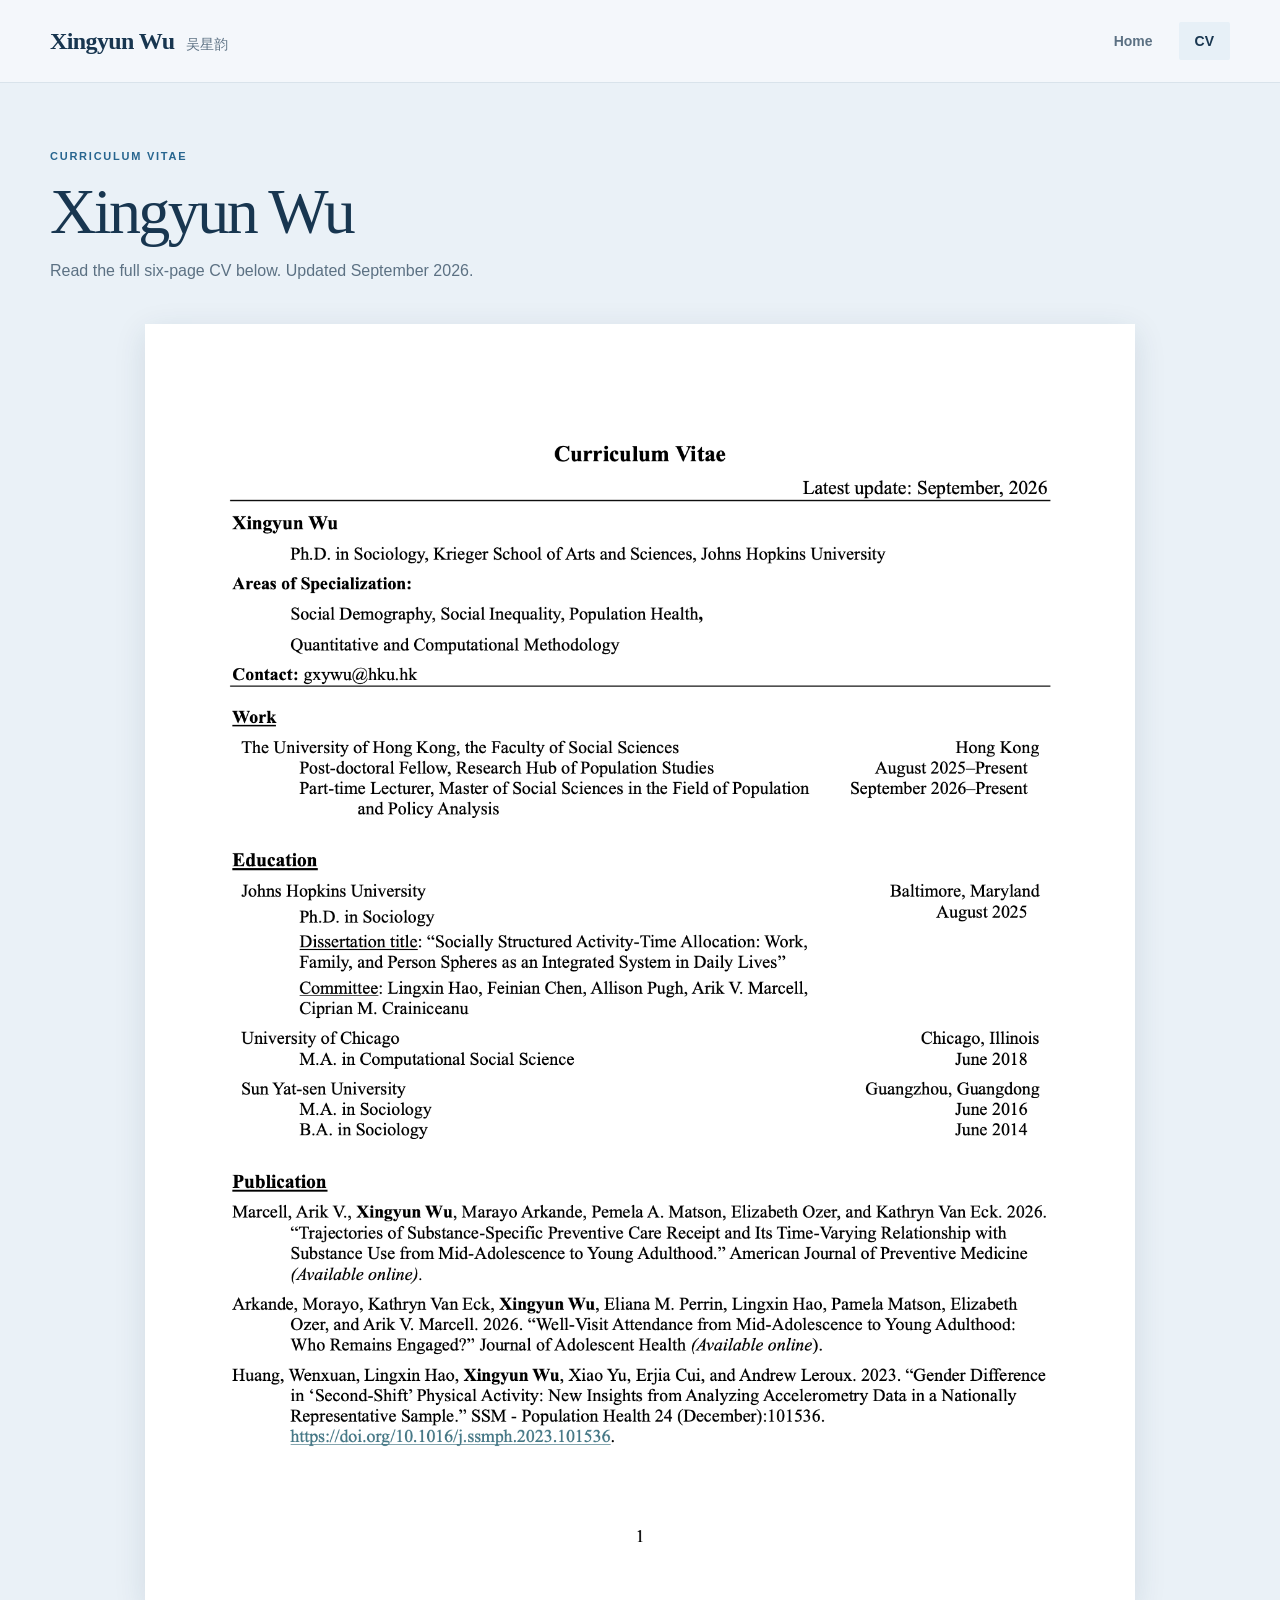
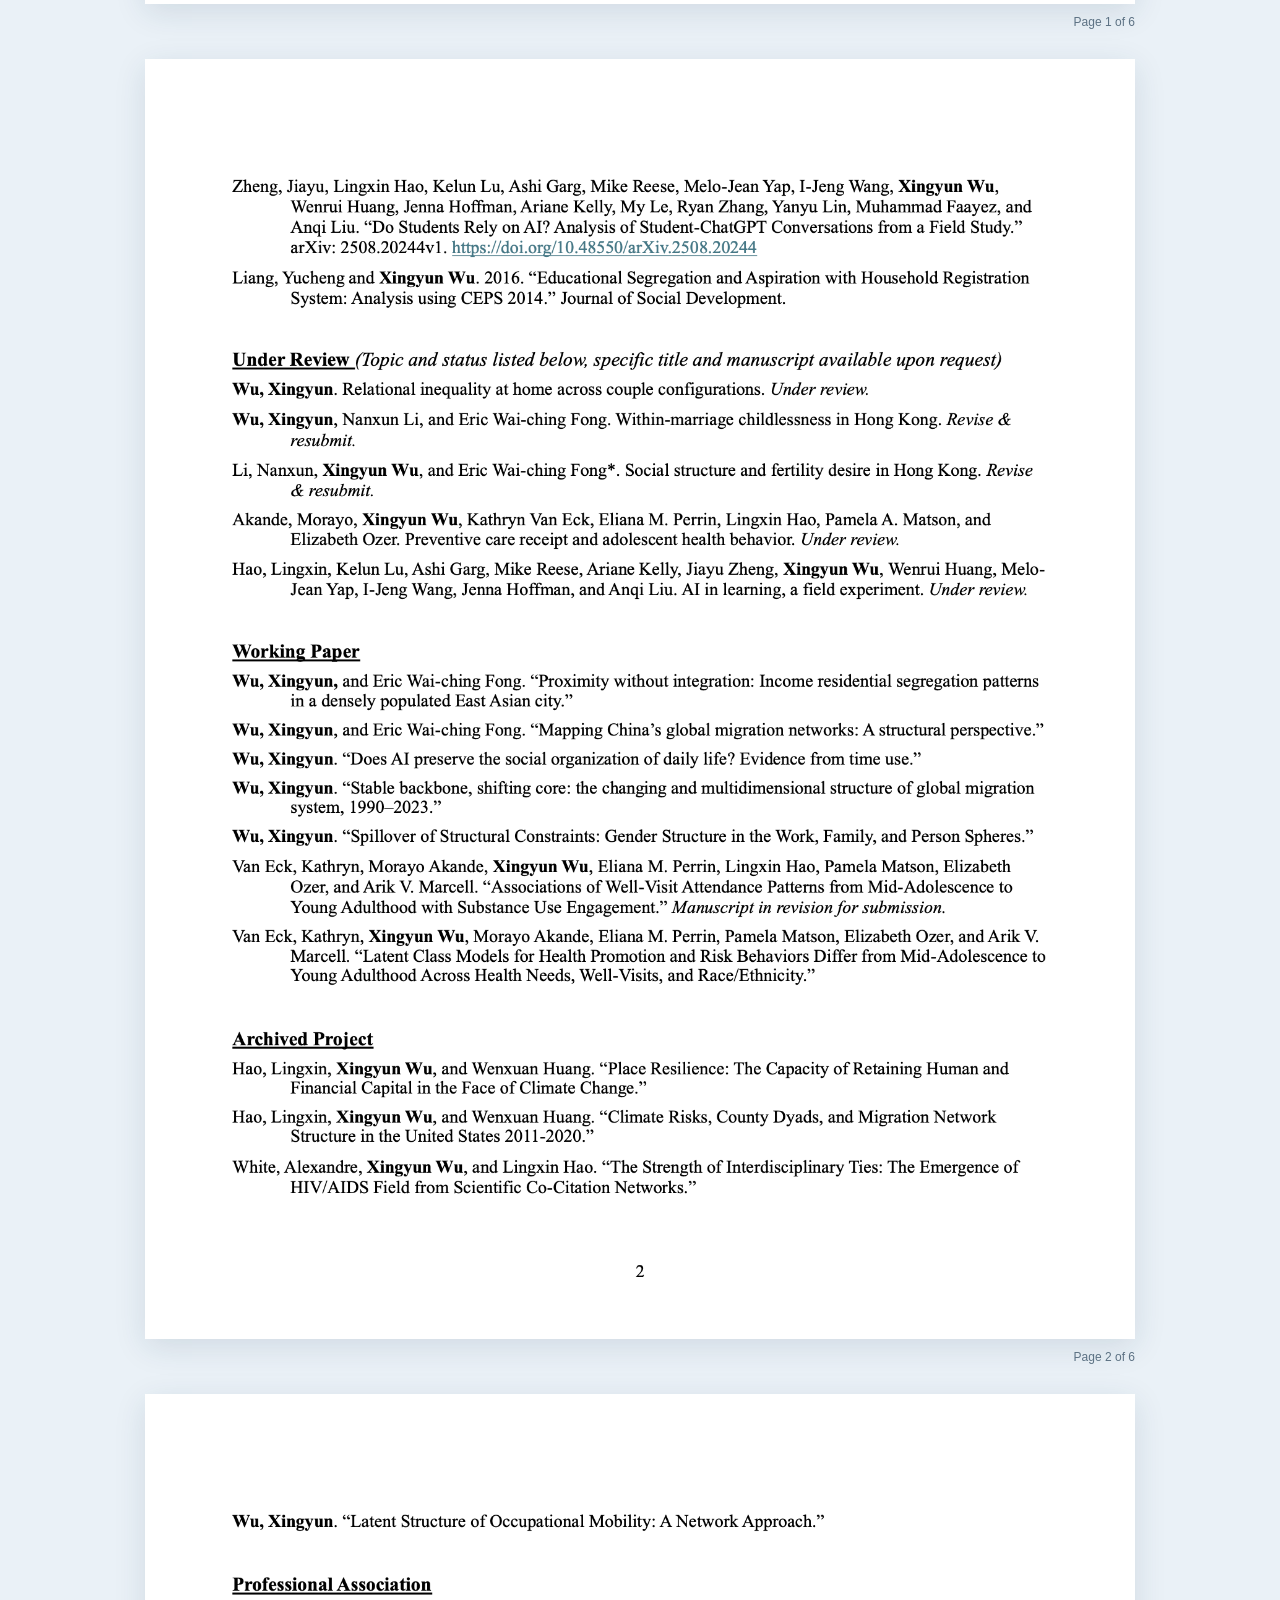
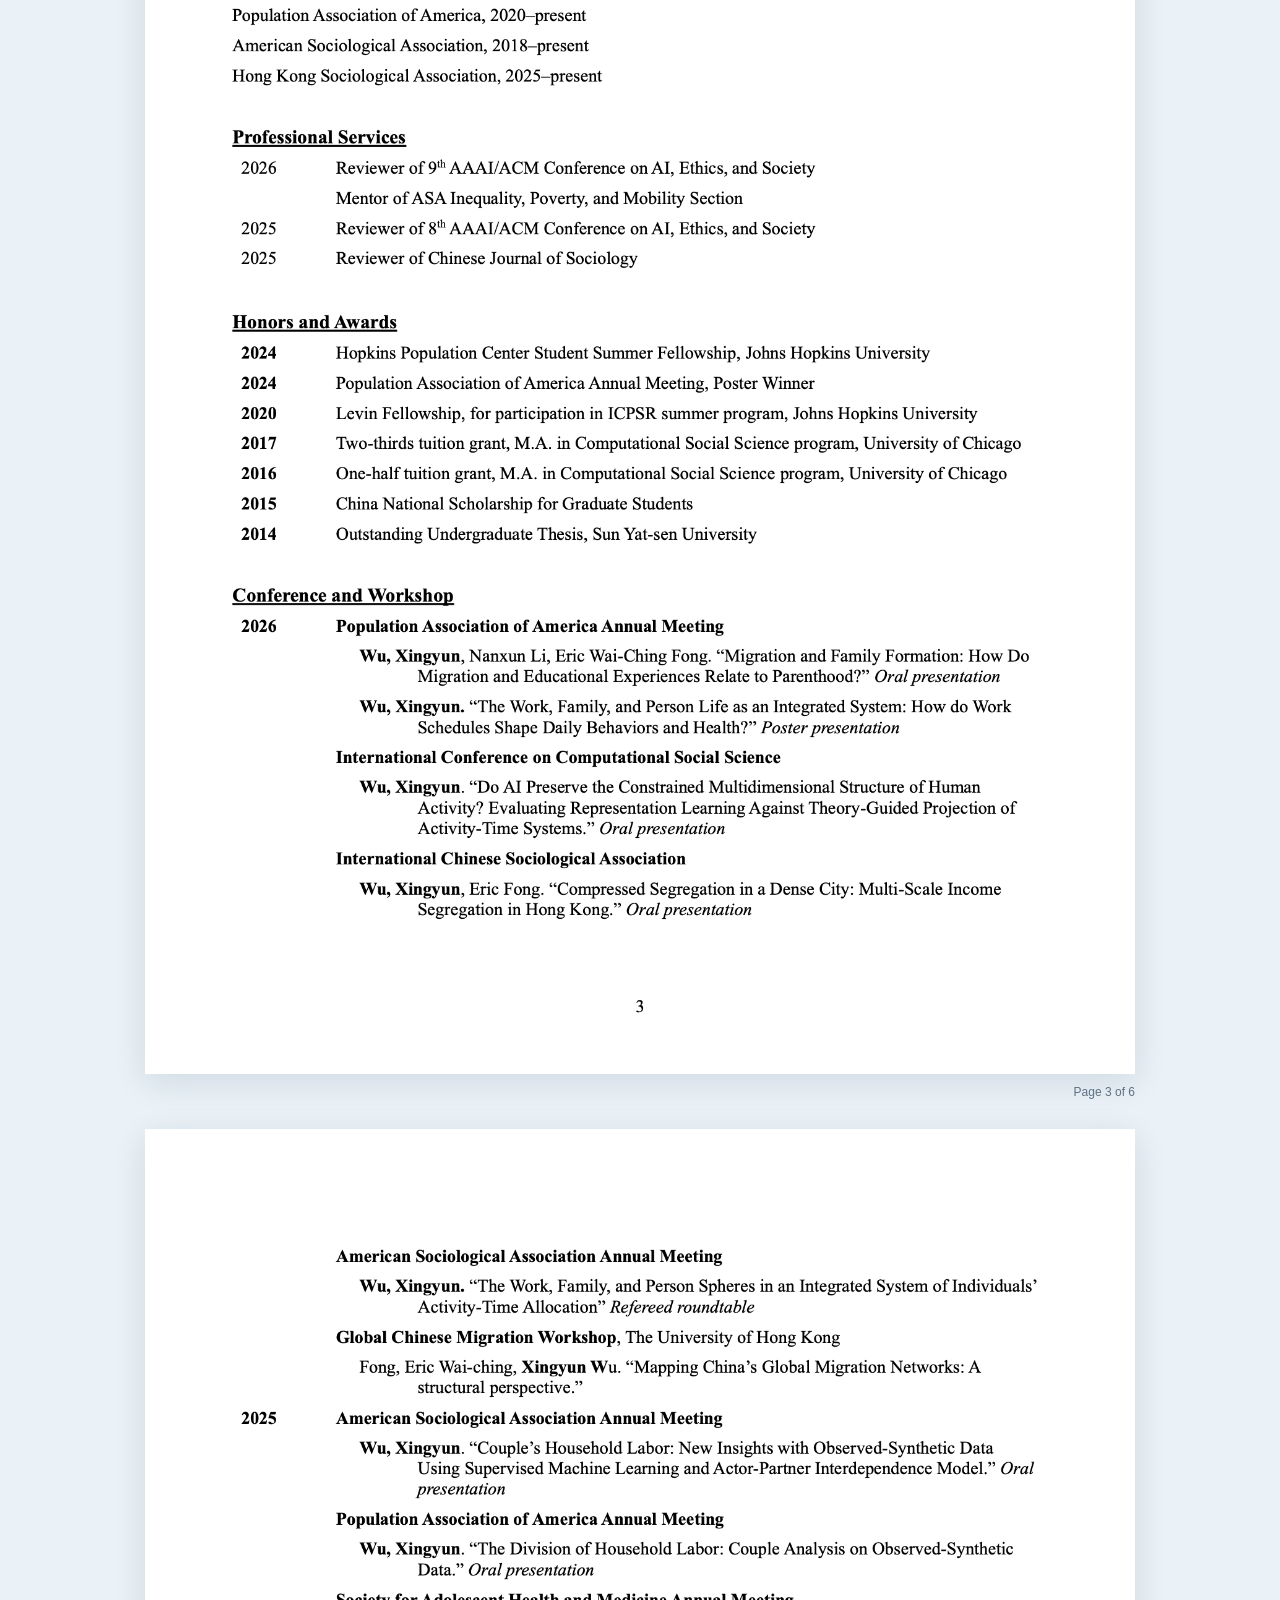
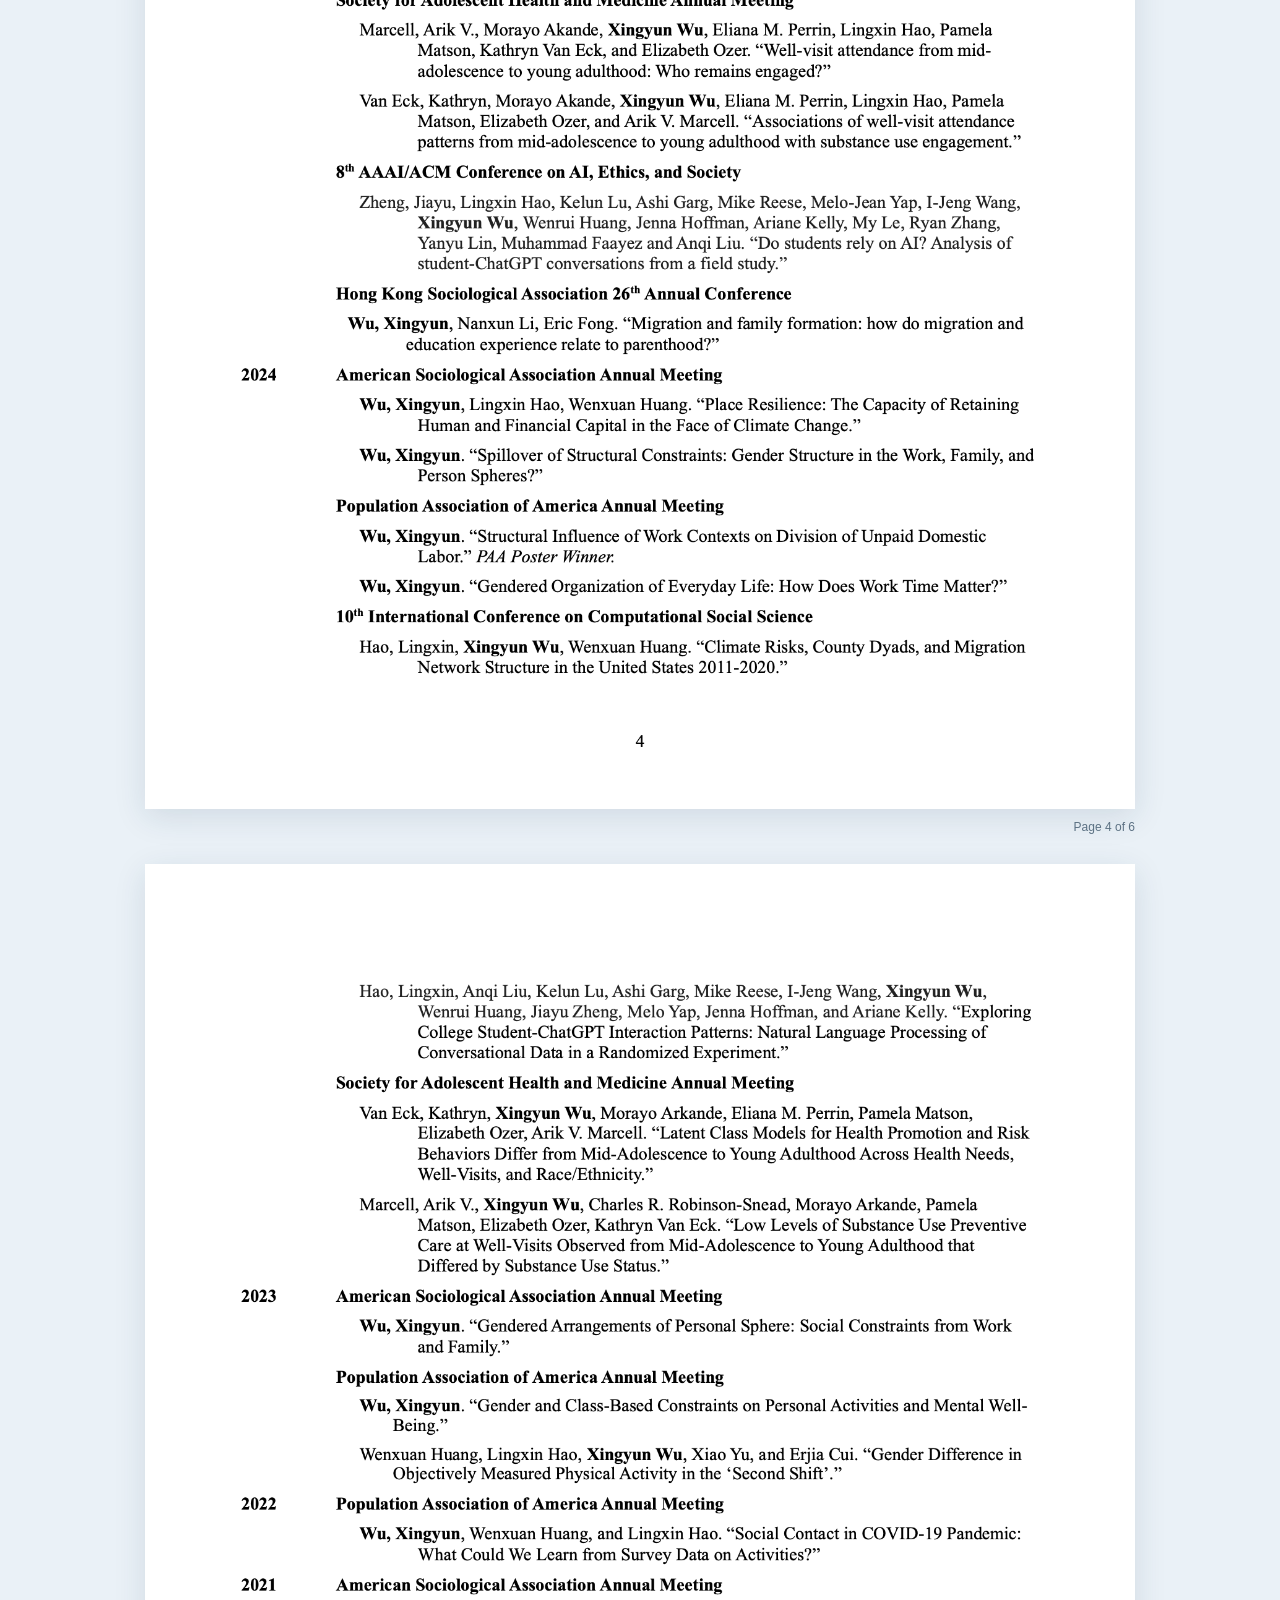
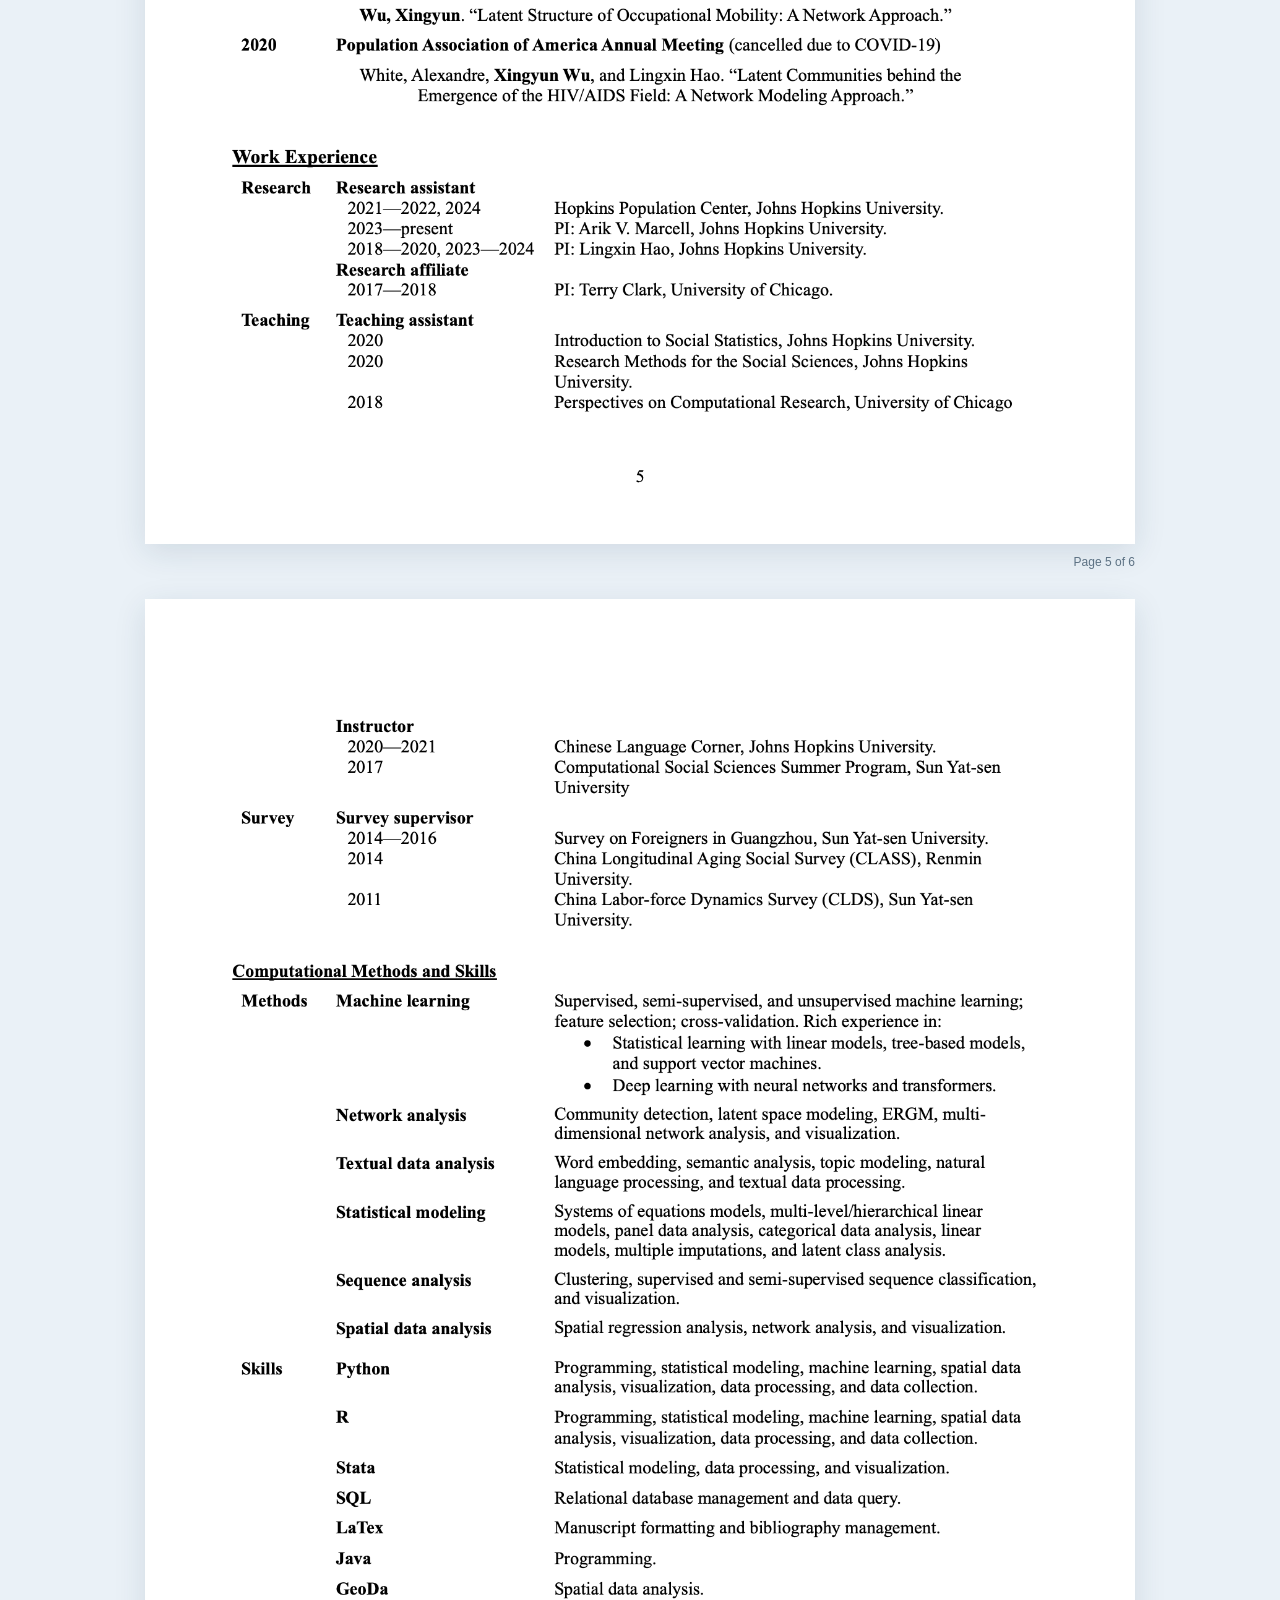
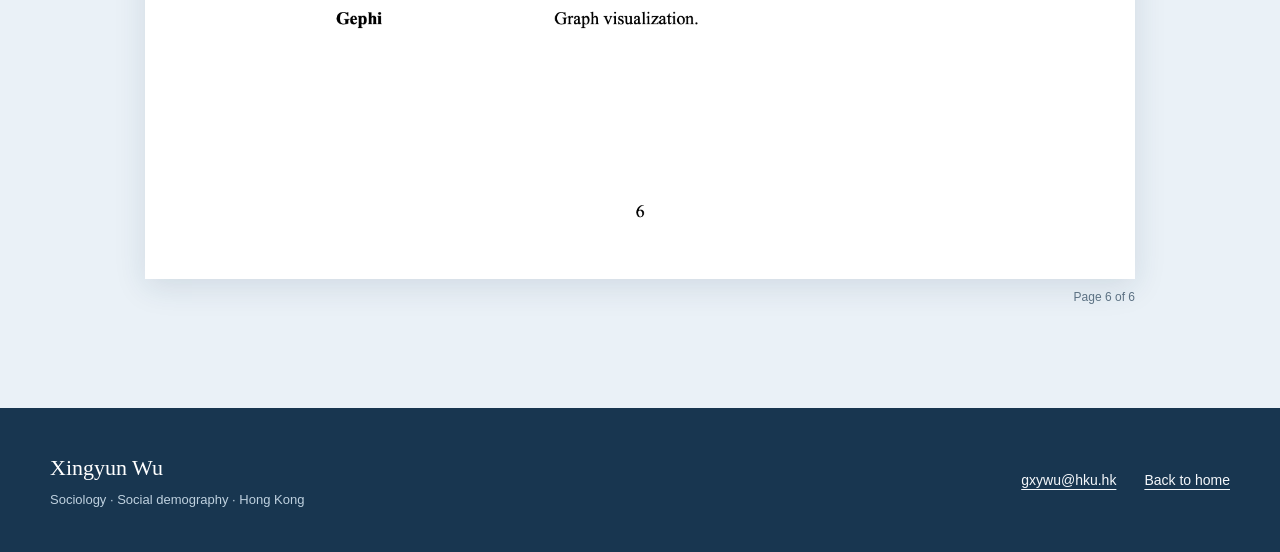
==== cv.html @ 9c0eb05b "Publish updated two-page personal website" ====
<!doctype html>
<html lang="en">
<head>
  <meta charset="utf-8">
  <meta name="viewport" content="width=device-width, initial-scale=1">
  <meta name="description" content="Read Xingyun Wu's curriculum vitae online.">
  <title>CV | Xingyun Wu</title>
  <link rel="stylesheet" href="./styles.css">
</head>
<body class="cv-page">
  <a class="skip-link" href="#main">Skip to content</a>
  <header class="site-header"><div class="shell header-inner">
    <a class="wordmark" href="./" aria-label="Xingyun Wu, home">Xingyun Wu <span>吴星韵</span></a>
    <nav aria-label="Main navigation"><a class="nav-link" href="./">Home</a><a class="nav-link active" href="./cv.html" aria-current="page">CV</a></nav>
  </div></header>
  <main id="main">
    <div class="cv-intro shell"><p class="eyebrow">Curriculum vitae</p><h1>Xingyun Wu</h1><p>Read the full six-page CV below. Updated September 2026.</p></div>
    <div class="cv-document" aria-label="Xingyun Wu curriculum vitae, six pages">
      <figure><img src="./cv-pages/page-01.png?v=20260930" alt="CV page 1: contact, appointments, education, and publications" width="1600" height="2070"><figcaption>Page 1 of 6</figcaption></figure>
      <figure><img src="./cv-pages/page-02.png?v=20260930" alt="CV page 2: publications and working papers" width="1600" height="2070" loading="lazy"><figcaption>Page 2 of 6</figcaption></figure>
      <figure><img src="./cv-pages/page-03.png?v=20260930" alt="CV page 3: professional associations, service, awards, and conference presentations" width="1600" height="2070" loading="lazy"><figcaption>Page 3 of 6</figcaption></figure>
      <figure><img src="./cv-pages/page-04.png?v=20260930" alt="CV page 4: conference and workshop presentations" width="1600" height="2070" loading="lazy"><figcaption>Page 4 of 6</figcaption></figure>
      <figure><img src="./cv-pages/page-05.png?v=20260930" alt="CV page 5: conference presentations and work experience" width="1600" height="2070" loading="lazy"><figcaption>Page 5 of 6</figcaption></figure>
      <figure><img src="./cv-pages/page-06.png?v=20260930" alt="CV page 6: teaching, survey experience, computational methods, and skills" width="1600" height="2070" loading="lazy"><figcaption>Page 6 of 6</figcaption></figure>
    </div>
  </main>
  <footer class="site-footer"><div class="shell footer-inner"><div><p class="footer-name">Xingyun Wu</p><p>Sociology · Social demography · Hong Kong</p></div><div class="footer-links"><a href="mailto:gxywu@hku.hk">gxywu@hku.hk</a><a href="./">Back to home</a></div></div></footer>
</body>
</html>
---- styles.css ----
:root { color-scheme: light; --ink: #183650; --muted: #5c7183; --cream: #f5f8fb; --paper: #ffffff; --line: #d9e3eb; --accent: #367dac; --accent-dark: #27658f; }
* { box-sizing: border-box; }
html { scroll-behavior: smooth; }
body { margin: 0; background: var(--cream); color: var(--ink); font-family: -apple-system, BlinkMacSystemFont, "Segoe UI", sans-serif; line-height: 1.6; }
img { display: block; max-width: 100%; }
a { color: inherit; }
a:focus-visible { outline: 3px solid var(--accent); outline-offset: 4px; }
.shell { width: min(1180px, calc(100% - 64px)); margin-inline: auto; }
.skip-link { position: absolute; top: -100px; left: 16px; z-index: 10; padding: 10px 14px; background: var(--ink); color: white; }
.skip-link:focus { top: 12px; }
.site-header { border-bottom: 1px solid var(--line); background: rgba(245,248,251,.96); }
.header-inner { min-height: 82px; display: flex; align-items: center; justify-content: space-between; gap: 24px; }
.wordmark { text-decoration: none; font-family: Georgia, serif; font-size: 24px; letter-spacing: -.025em; font-weight: 700; white-space: nowrap; }
.wordmark span { margin-left: 6px; font-family: -apple-system, BlinkMacSystemFont, "Segoe UI", sans-serif; font-size: 14px; font-weight: 400; letter-spacing: 0; color: var(--muted); }
nav { display: flex; gap: 10px; }
.nav-link { padding: 8px 16px; text-decoration: none; color: var(--muted); border-radius: 2px; font-size: 14px; font-weight: 600; }
.nav-link:hover, .nav-link.active { color: var(--ink); background: #e7f0f7; }
.hero { display: grid; grid-template-columns: minmax(0, 1fr) 240px; gap: clamp(36px, 6vw, 80px); align-items: center; margin-top: 42px; margin-bottom: 42px; padding: clamp(58px, 8vw, 105px) clamp(26px, 5vw, 68px); background: linear-gradient(90deg, rgba(245,248,251,.94), rgba(245,248,251,.78) 60%, rgba(245,248,251,.62)), url('./assets/research-background.jpg') center / cover no-repeat; border: 1px solid var(--line); border-radius: 18px; }
.eyebrow, .card-type { color: var(--accent-dark); text-transform: uppercase; letter-spacing: .16em; font-size: 11px; font-weight: 800; }
.eyebrow { margin: 0 0 22px; }
h1, h2, h3, p { margin-top: 0; }
h1, h2, h3 { font-family: Georgia, "Times New Roman", serif; font-weight: 400; line-height: 1.13; }
.hero h1 { max-width: 790px; margin-bottom: 30px; font-size: clamp(44px, 5.2vw, 76px); letter-spacing: -.045em; }
.hero-intro { max-width: 640px; color: #476176; font-size: clamp(17px, 1.7vw, 20px); line-height: 1.7; }
.hero-actions { display: flex; align-items: center; flex-wrap: wrap; gap: 30px; margin-top: 38px; }
.button { display: inline-flex; align-items: center; gap: 30px; padding: 14px 20px; background: var(--ink); color: white; text-decoration: none; font-size: 14px; font-weight: 700; }
.button:hover { background: #2b5573; }
.text-link { color: var(--ink); text-decoration-color: var(--accent); text-underline-offset: 5px; font-size: 14px; font-weight: 700; }
.text-link span { margin-left: 8px; }
.credential { margin: 50px 0 0; color: var(--muted); font-size: 13px; }
.portrait-frame { width: 240px; max-width: 100%; margin: 0; justify-self: center; }
.portrait-frame img { display: block; width: 240px; max-width: 100%; height: 300px; object-fit: cover; object-position: center 46%; transform: scaleX(-1); border: 6px solid white; border-radius: 12px; box-shadow: 0 14px 32px rgba(24, 54, 80, .16); }
.highlights-section { padding: 90px 0 100px; background: #e8f1f7; }
.section-heading { display: flex; align-items: end; justify-content: space-between; gap: 30px; margin-bottom: 34px; }
.section-heading .eyebrow { margin-bottom: 13px; }
h2 { margin-bottom: 0; font-size: clamp(34px, 3.5vw, 50px); letter-spacing: -.035em; }
.section-note { color: var(--muted); font-size: 13px; white-space: nowrap; }
.highlight-grid { display: grid; grid-template-columns: repeat(3, minmax(0, 1fr)); gap: 16px; }
.highlight-card { min-height: 300px; padding: 32px 30px; background: var(--paper); border-top: 3px solid var(--accent); }
.card-type { margin-bottom: 22px; }
.highlight-card h3 { margin-bottom: 17px; font-size: 27px; letter-spacing: -.025em; }
.highlight-card p:last-child { margin-bottom: 0; color: #526b7d; font-size: 15px; }
.about-section { display: grid; grid-template-columns: minmax(0, .8fr) minmax(0, 1.2fr); gap: clamp(50px, 10vw, 150px); padding-top: 120px; padding-bottom: 120px; }
.about-label h2 { max-width: 450px; }
.about-copy { padding-top: 34px; color: #476176; font-size: 18px; }
.about-copy p { margin-bottom: 24px; }
.topic-list { display: flex; flex-wrap: wrap; gap: 9px; margin-top: 36px; }
.topic-list span { padding: 7px 11px; border: 1px solid #c9d9e5; color: var(--ink); font-size: 12px; font-weight: 600; }
.work-section { padding-bottom: 130px; }
.project-grid { display: grid; grid-template-columns: repeat(2, minmax(0, 1fr)); gap: 22px; }
.project-card { background: var(--paper); border: 1px solid var(--line); }
.project-card > img { width: 100%; height: 300px; object-fit: contain; background: white; padding: 18px; }
.project-copy { padding: 28px 30px 32px; }
.project-copy .card-type { margin-bottom: 12px; }
.project-copy h3 { margin-bottom: 12px; font-size: 27px; }
.project-copy p:last-child { margin-bottom: 0; color: var(--muted); font-size: 15px; }
.site-footer { background: var(--ink); color: #f5f8fb; }
.footer-inner { display: flex; justify-content: space-between; gap: 30px; padding-top: 42px; padding-bottom: 42px; }
.footer-inner p { margin: 0; color: #bfd1df; font-size: 13px; }
.footer-inner .footer-name { margin-bottom: 5px; color: white; font-family: Georgia, serif; font-size: 22px; }
.footer-links { display: flex; align-items: center; flex-wrap: wrap; gap: 28px; font-size: 14px; }
.footer-links a { text-underline-offset: 4px; }
.cv-page { background: #eaf1f7; }
.cv-intro { padding-top: 65px; padding-bottom: 40px; }
.cv-intro .eyebrow { margin-bottom: 10px; }
.cv-intro h1 { margin-bottom: 10px; font-size: clamp(44px, 5vw, 65px); letter-spacing: -.04em; }
.cv-intro > p:last-child { margin: 0; color: var(--muted); font-size: 16px; }
.cv-document { width: min(990px, calc(100% - 64px)); margin: 0 auto 100px; }
.cv-document figure { margin: 0 0 26px; }
.cv-document img { width: 100%; height: auto; background: white; box-shadow: 0 8px 30px rgba(24, 54, 80, .12); }
.cv-document figcaption { padding-top: 9px; color: var(--muted); text-align: right; font-size: 12px; }
@media (max-width: 850px) { .hero { grid-template-columns: 1fr; gap: 32px; } .portrait-frame { justify-self: start; } .highlight-grid { grid-template-columns: 1fr; } .highlight-card { min-height: 0; } .about-section { grid-template-columns: 1fr; gap: 18px; padding-top: 90px; padding-bottom: 90px; } .about-copy { padding-top: 0; } }
@media (max-width: 600px) { .shell, .cv-document { width: min(100% - 36px, 1180px); } .header-inner { min-height: 68px; } .wordmark { font-size: 20px; } .wordmark span { display: none; } .nav-link { padding: 7px 11px; } .hero { margin-top: 18px; margin-bottom: 18px; padding: 46px 22px; background-position: 62% center; } .hero h1 { font-size: clamp(42px, 10vw, 58px); } .hero-actions { gap: 20px; } .credential { margin-top: 36px; } .portrait-frame { width: 190px; } .portrait-frame img { width: 190px; height: 238px; } .highlights-section { padding: 70px 0; } .section-heading { display: block; } .section-note { display: block; margin-top: 13px; } .project-grid { grid-template-columns: 1fr; } .project-card > img { height: 230px; } .work-section { padding-bottom: 80px; } .footer-inner { display: block; } .footer-links { margin-top: 24px; } .cv-intro { padding-top: 45px; } .cv-document { margin-bottom: 60px; } .cv-document figure { margin-bottom: 18px; } }
@media (prefers-reduced-motion: reduce) { html { scroll-behavior: auto; } }
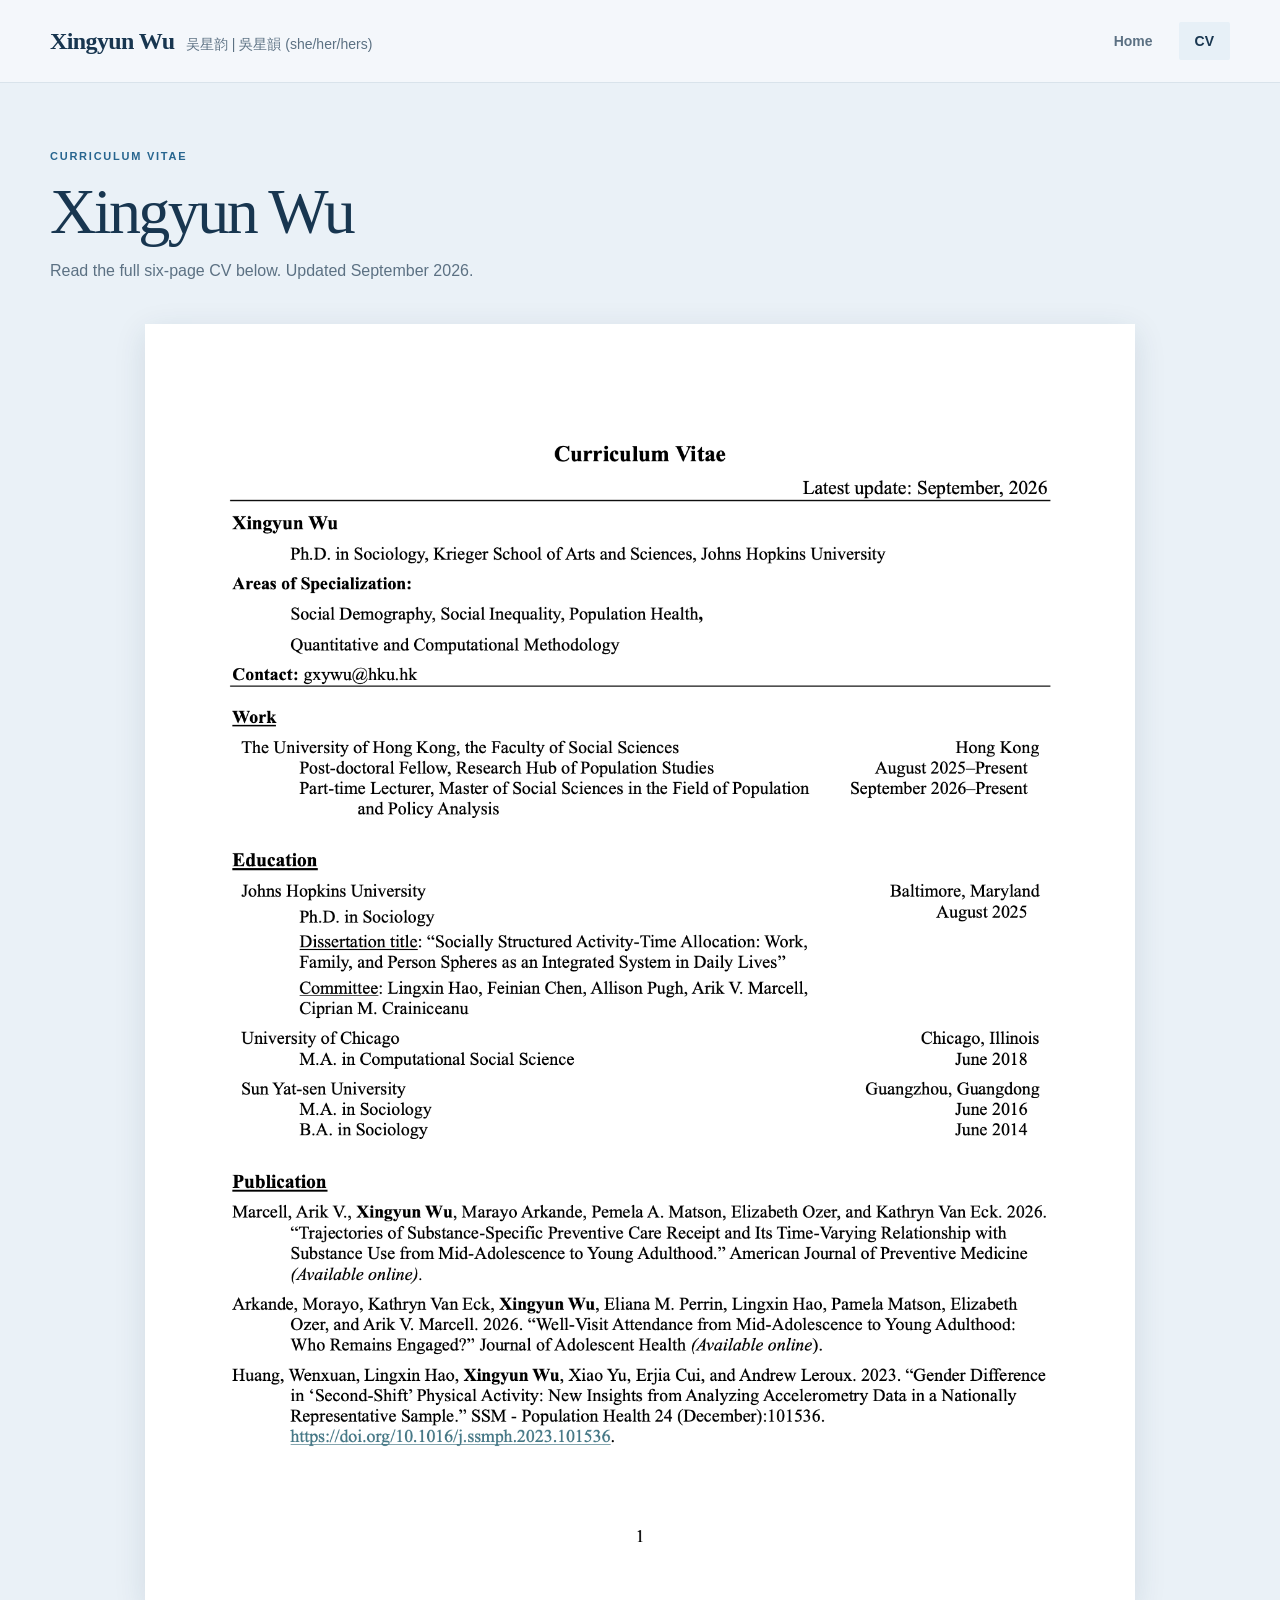
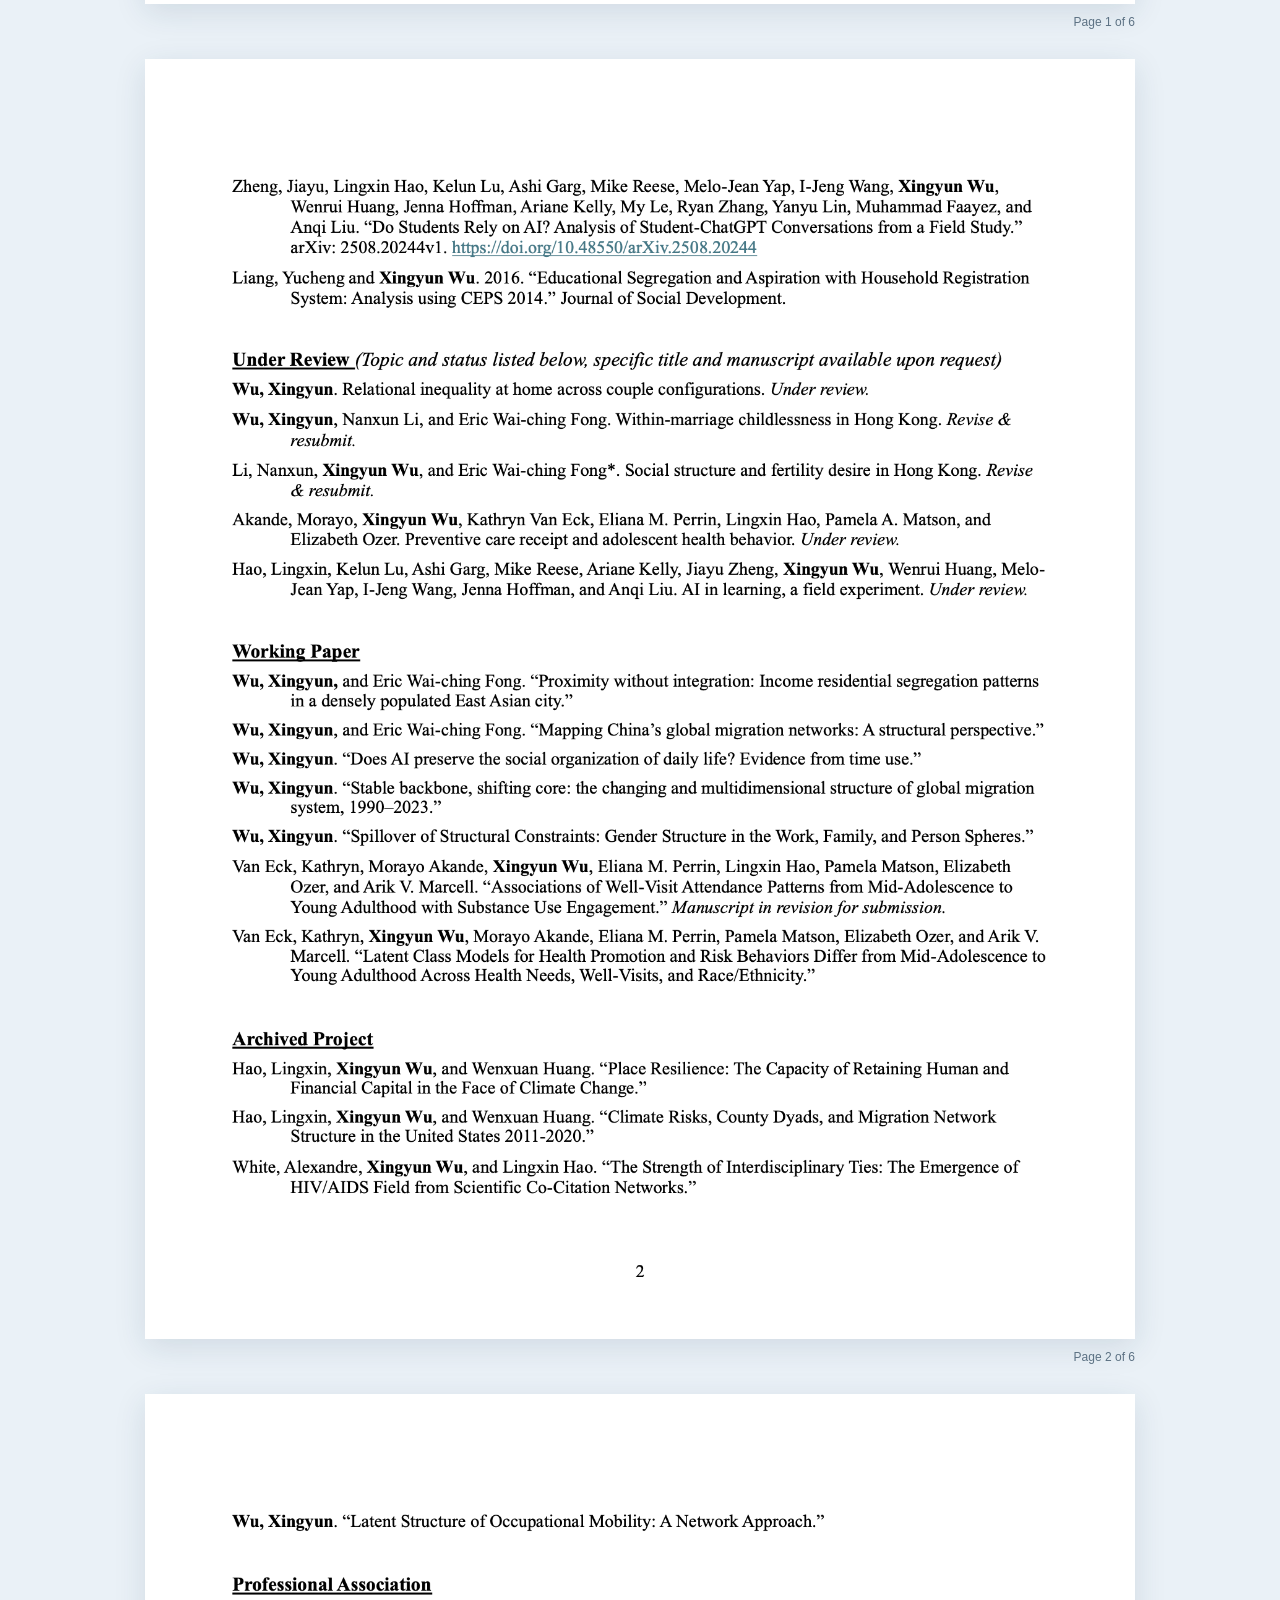
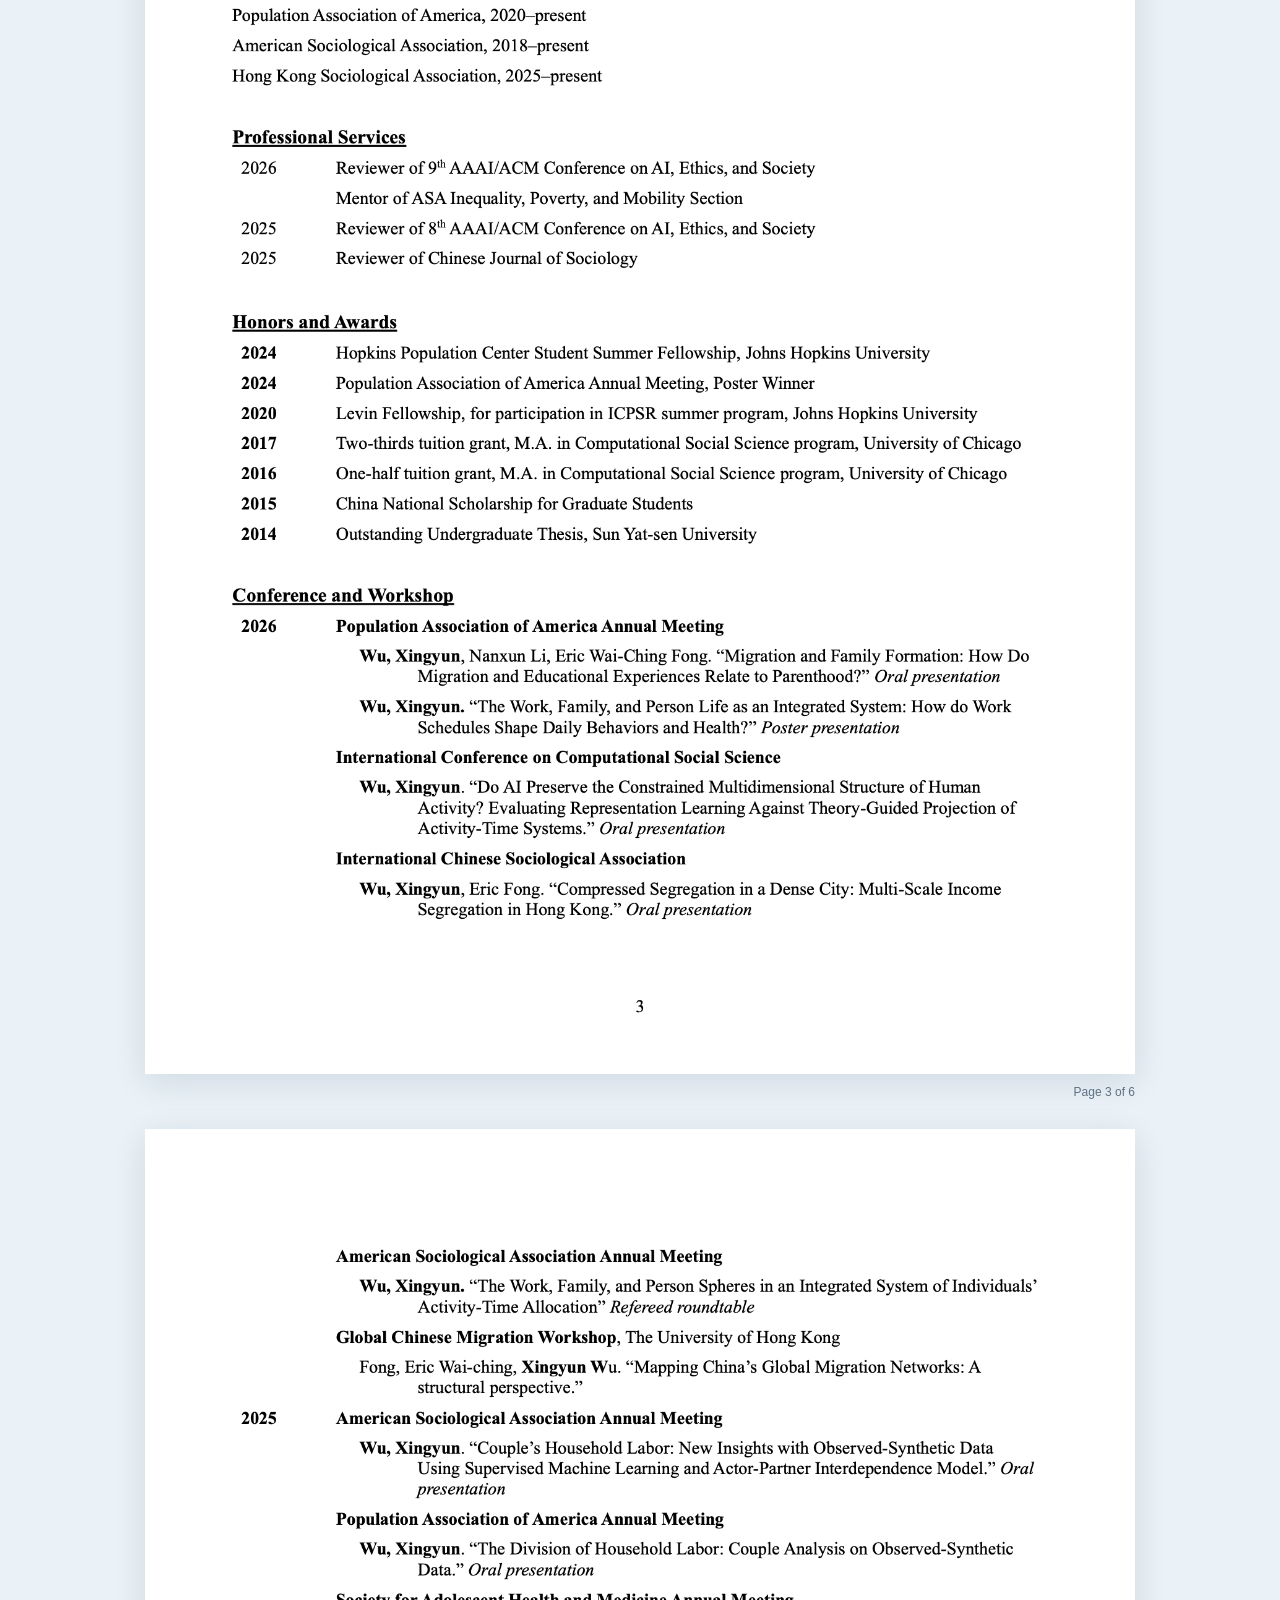
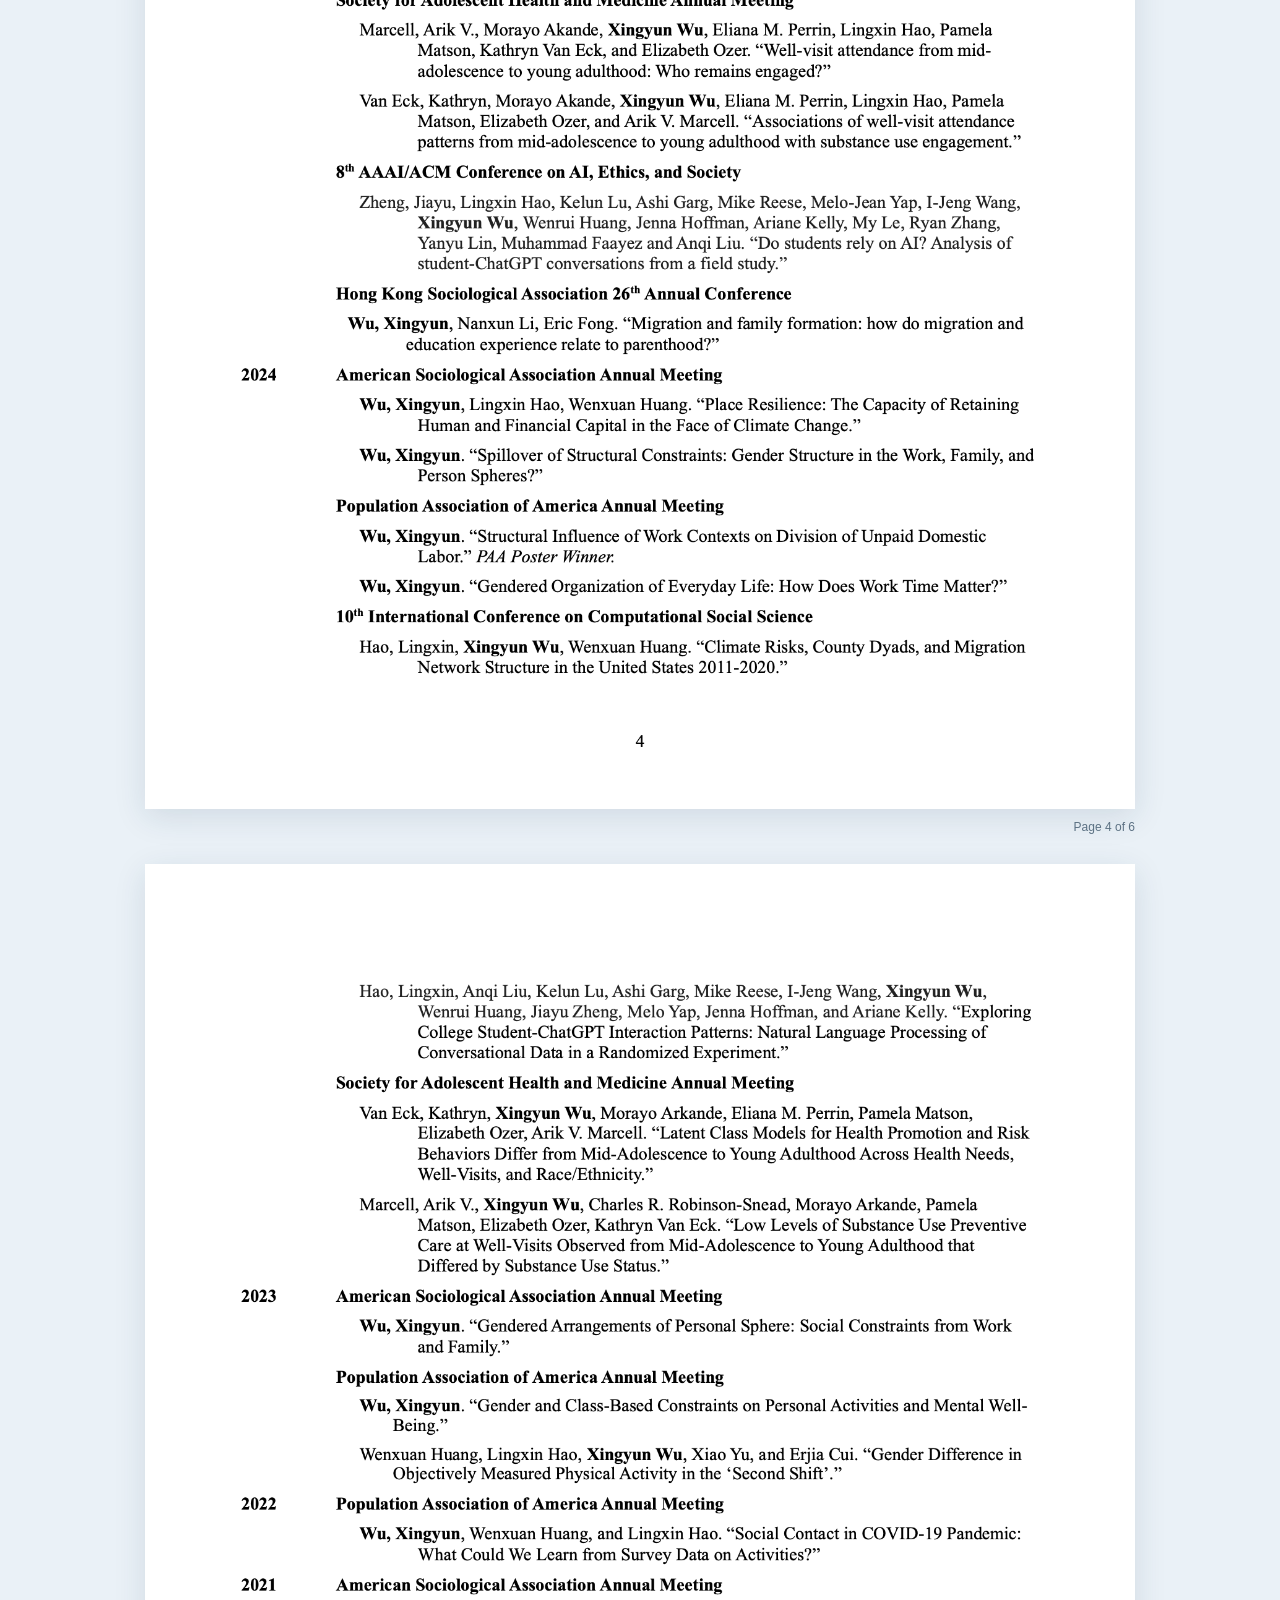
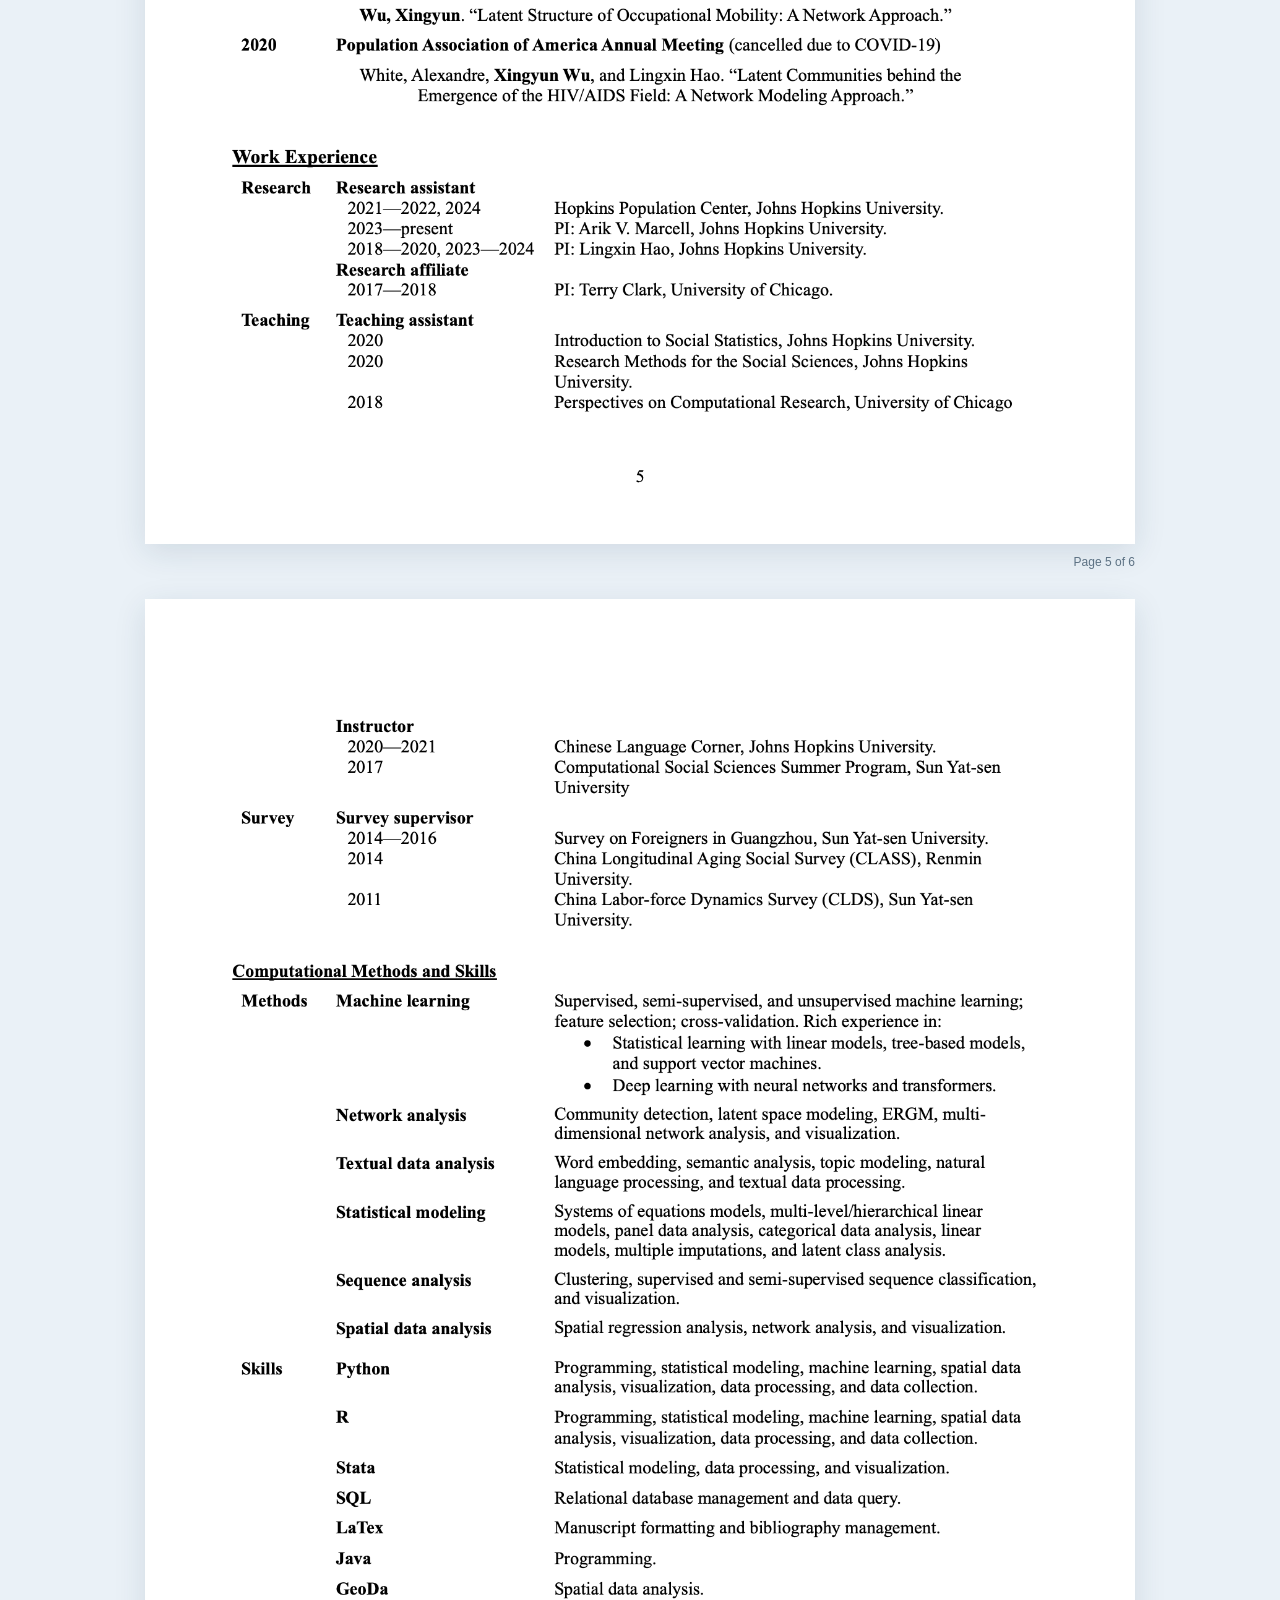
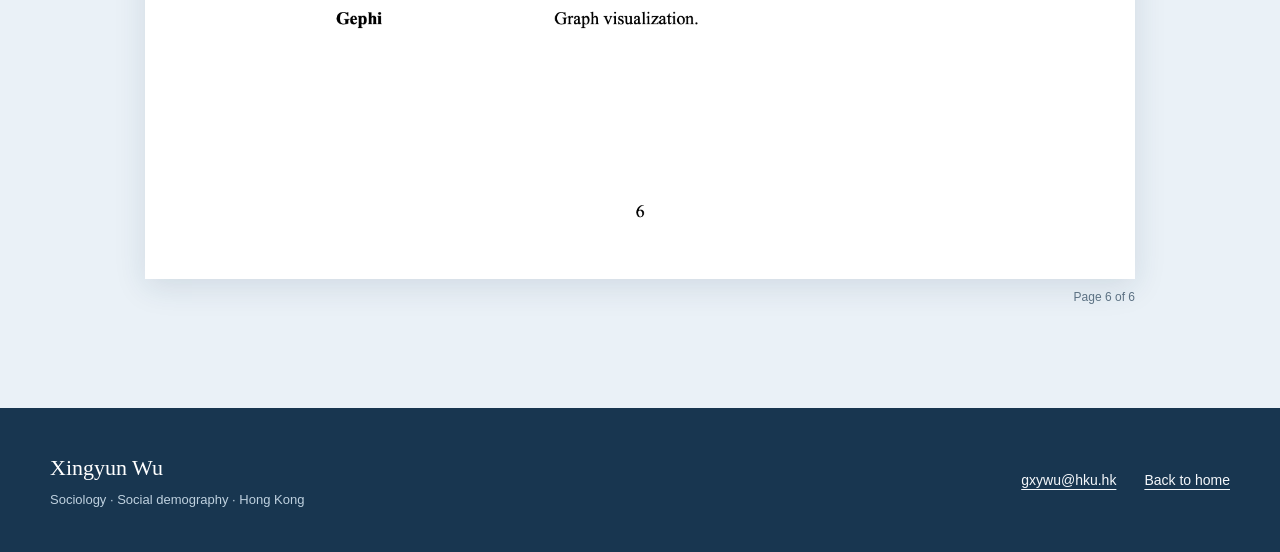
==== commit f4921971: "update cv.html" ====
--- a/cv.html
+++ b/cv.html
@@ -10,7 +10,7 @@
 <body class="cv-page">
   <a class="skip-link" href="#main">Skip to content</a>
   <header class="site-header"><div class="shell header-inner">
-    <a class="wordmark" href="./" aria-label="Xingyun Wu, home">Xingyun Wu <span>吴星韵</span></a>
+    <a class="wordmark" href="./" aria-label="Xingyun Wu, home">Xingyun Wu <span>吴星韵 | 吳星韻  (she/her/hers)</span></a>
     <nav aria-label="Main navigation"><a class="nav-link" href="./">Home</a><a class="nav-link active" href="./cv.html" aria-current="page">CV</a></nav>
   </div></header>
   <main id="main">
